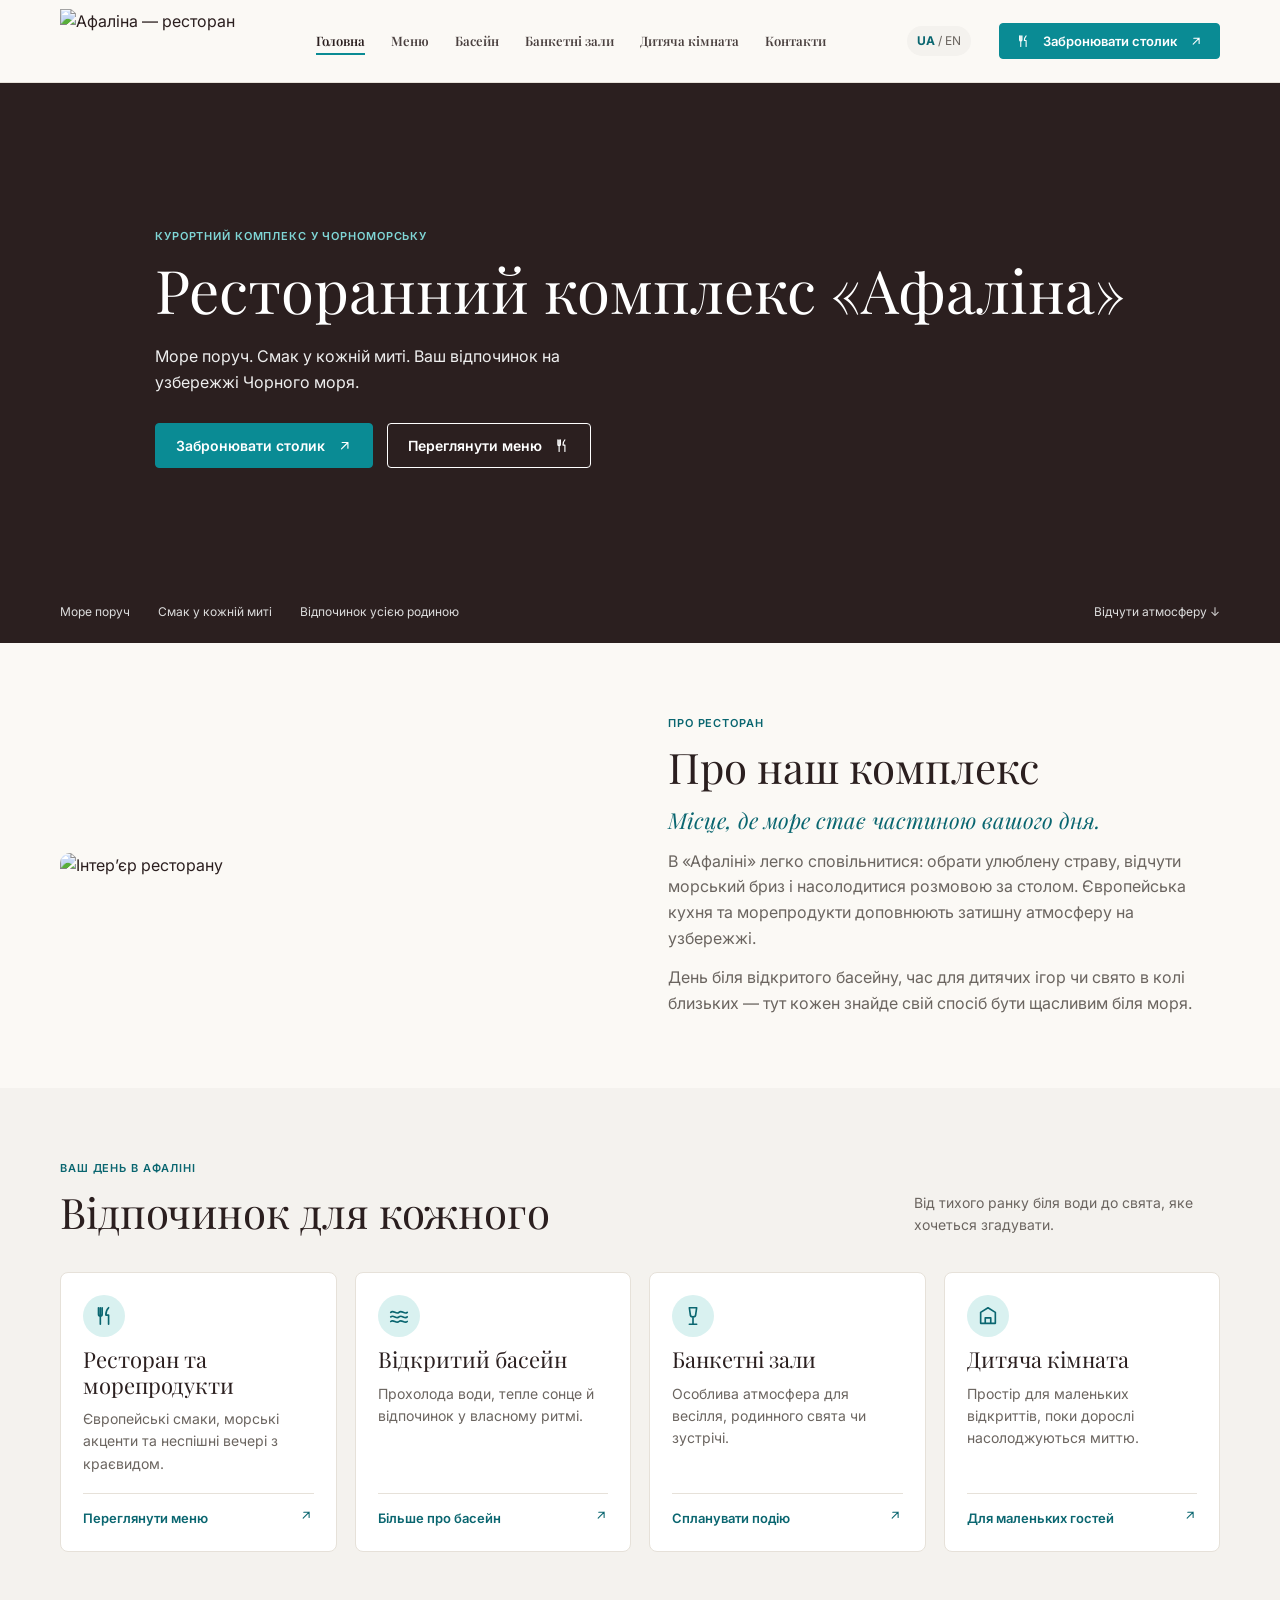
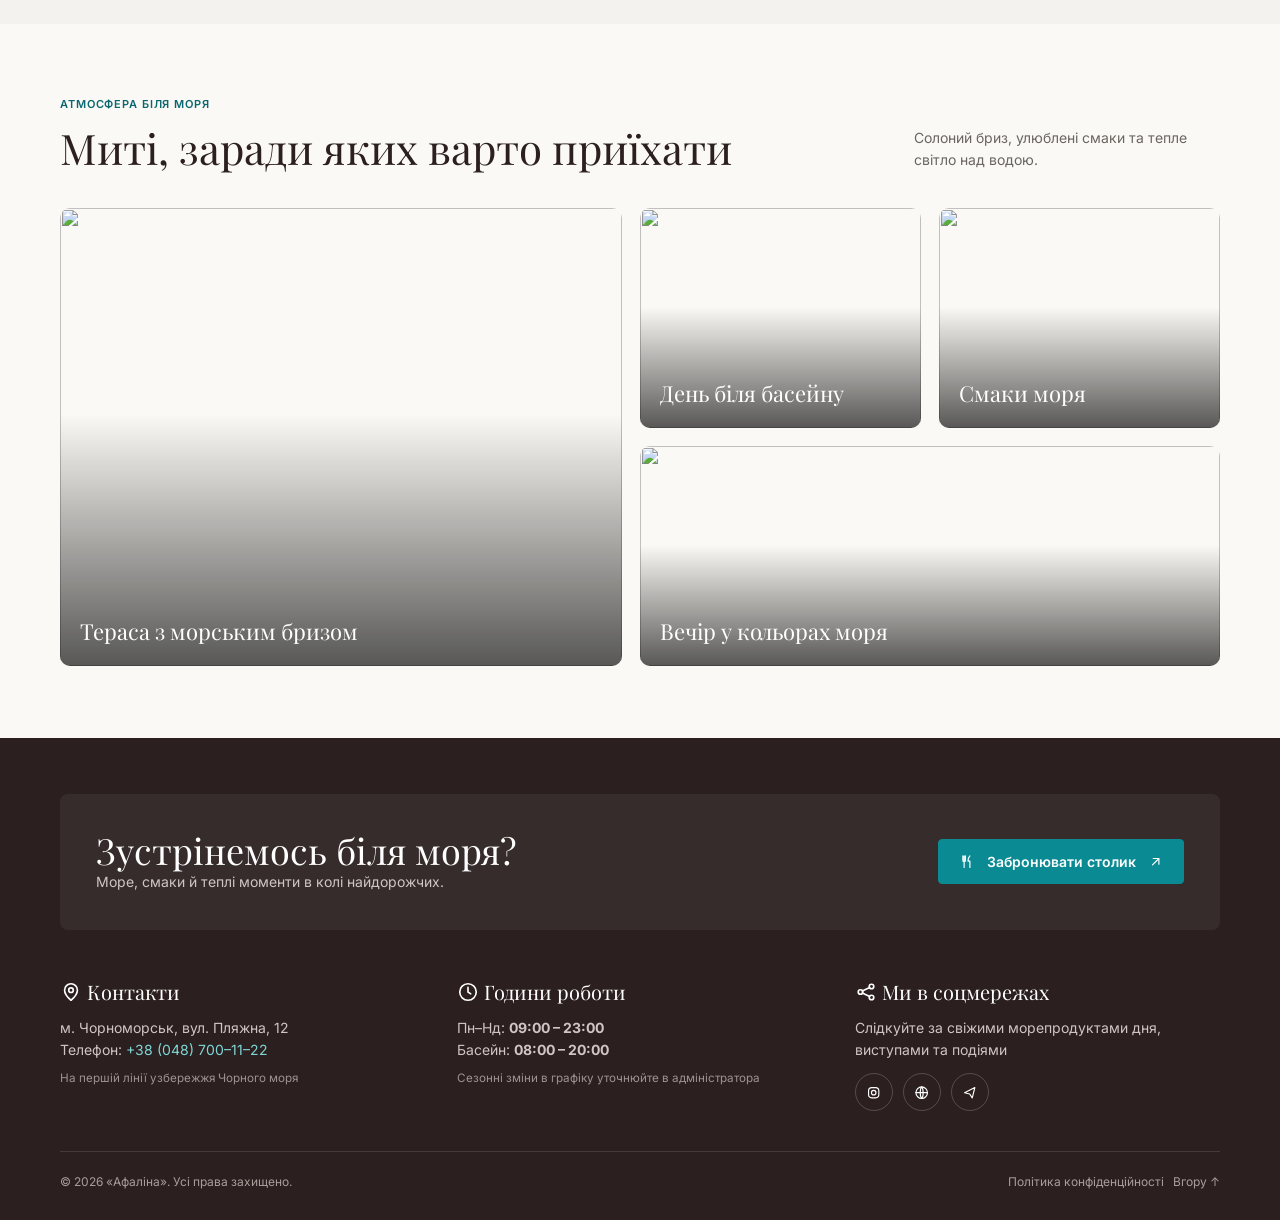
==== index.html @ 41ffeca4 "Add files via upload" ====
<!doctype html>
<html lang="uk">
<head>
  <meta charset="utf-8">
  <meta name="viewport" content="width=device-width,initial-scale=1">
  <title>Ресторанний комплекс — Афаліна</title>
  <link rel="preconnect" href="https://fonts.googleapis.com">
  <link rel="stylesheet" href="https://fonts.googleapis.com/css2?family=Inter:wght@400;500;600;700&family=Noto+Serif:wght@400;600;700&family=Playfair+Display:wght@400;500&display=swap">
  <link rel="stylesheet" href="styles.css">
</head>
<body class="home">
  <header class="hd">
    <div class="wrap">
      <a class="logo" href="index.html">
        <img src="img/logo.png" alt="Афаліна — ресторан">
      </a>
      <nav class="nav" id="nav">
        <a href="index.html" class=on>Головна</a>
        <a href="menu.html">Меню</a>
        <a href="pool.html">Басейн</a>
        <a href="banquets.html">Банкетні зали</a>
        <a href="kids.html">Дитяча кімната</a>
        <a href="contacts.html">Контакти</a>
      </nav>
      <span class="lang"><b>UA</b> / EN</span>
      <a class="btn" href="booking.html">
        <svg class="ic" viewBox="0 0 24 24" aria-hidden="true">
          <path d="M6 3v7a2 2 0 0 0 4 0V3M8 3v18M17 3c-2 2-3 5-3 8h3v10"/>
        </svg> 
        Забронювати столик 
        <svg class="ic" viewBox="0 0 24 24" aria-hidden="true">
          <path d="M7 17 17 7M8 7h9v9"/>
        </svg>
      </a>
      <button class="burger" aria-label="Меню" aria-expanded="false">☰</button>
    </div>
  </header>

  <main>
    <section class="hero">
      <div class="wrap reveal-hero">
        <div class="eyebrow">Курортний комплекс у Чорноморську</div>
        <h1>Ресторанний комплекс «Афаліна»</h1>
        <p>Море поруч. Смак у кожній миті. Ваш відпочинок на узбережжі Чорного моря.</p>
        <div class="acts">
          <a class="btn" href="booking.html">
            Забронювати столик 
            <svg class="ic" viewBox="0 0 24 24" aria-hidden="true">
              <path d="M7 17 17 7M8 7h9v9"/>
            </svg>
          </a>
          <a class="btn ghost" href="menu.html">
            Переглянути меню 
            <svg class="ic" viewBox="0 0 24 24" aria-hidden="true">
              <path d="M6 3v7a2 2 0 0 0 4 0V3M8 3v18M17 3c-2 2-3 5-3 8h3v10"/>
            </svg>
          </a>
        </div>
      </div>
      <div class="hero-bar">
        <div class="wrap">
          <span>Море поруч</span>
          <span>Смак у кожній миті</span>
          <span>Відпочинок усією родиною</span>
          <span>Відчути атмосферу ↓</span>
        </div>
      </div>
    </section>

    <section class="sec">
      <div class="wrap split">
        <div class="photo">
          <img src="img/about.jpg" alt="Інтер’єр ресторану" loading="lazy">
        </div>
        <div>
          <div class="eyebrow">Про ресторан</div>
          <h2>Про наш комплекс</h2>
          <p style="color:var(--teal-d);font:italic 22px var(--serif);margin:14px 0">Місце, де море стає частиною вашого дня.</p>
          <p class="lead">В «Афаліні» легко сповільнитися: обрати улюблену страву, відчути морський бриз і насолодитися розмовою за столом. Європейська кухня та морепродукти доповнюють затишну атмосферу на узбережжі.</p>
          <p class="lead" style="margin-top:14px">День біля відкритого басейну, час для дитячих ігор чи свято в колі близьких — тут кожен знайде свій спосіб бути щасливим біля моря.</p>
        </div>
      </div>
    </section>

    <section class="sec alt">
      <div class="wrap">
        <div class="head">
          <div>
            <div class="eyebrow">Ваш день в Афаліні</div>
            <h2>Відпочинок для кожного</h2>
          </div>
          <p>Від тихого ранку біля води до свята, яке хочеться згадувати.</p>
        </div>
        <div class="grid g4">
          <a class="card" href="menu.html">
            <span class="chip">
              <svg class="ic" viewBox="0 0 24 24" aria-hidden="true">
                <path d="M6 3v7a2 2 0 0 0 4 0V3M8 3v18M17 3c-2 2-3 5-3 8h3v10"/>
              </svg>
            </span>
            <h3>Ресторан та морепродукти</h3>
            <p>Європейські смаки, морські акценти та неспішні вечері з краєвидом.</p>
            <span class="more">
              <span>Переглянути меню</span>
              <svg class="ic" viewBox="0 0 24 24" aria-hidden="true">
                <path d="M7 17 17 7M8 7h9v9"/>
              </svg>
            </span>
          </a>
          <a class="card" href="pool.html">
            <span class="chip">
              <svg class="ic" viewBox="0 0 24 24" aria-hidden="true">
                <path d="M3 8c3-3 6 3 9 0s6 3 9 0M3 13c3-3 6 3 9 0s6 3 9 0M3 18c3-3 6 3 9 0s6 3 9 0"/>
              </svg>
            </span>
            <h3>Відкритий басейн</h3>
            <p>Прохолода води, тепле сонце й відпочинок у власному ритмі.</p>
            <span class="more">
              <span>Більше про басейн</span>
              <svg class="ic" viewBox="0 0 24 24" aria-hidden="true">
                <path d="M7 17 17 7M8 7h9v9"/>
              </svg>
            </span>
          </a>
          <a class="card" href="banquets.html">
            <span class="chip">
              <svg class="ic" viewBox="0 0 24 24" aria-hidden="true">
                <path d="M8 3h8l-1 7a3 3 0 0 1-6 0zM12 13v8M8 21h8"/>
              </svg>
            </span>
            <h3>Банкетні зали</h3>
            <p>Особлива атмосфера для весілля, родинного свята чи зустрічі.</p>
            <span class="more">
              <span>Спланувати подію</span>
              <svg class="ic" viewBox="0 0 24 24" aria-hidden="true">
                <path d="M7 17 17 7M8 7h9v9"/>
              </svg>
            </span>
          </a>
          <a class="card" href="kids.html">
            <span class="chip">
              <svg class="ic" viewBox="0 0 24 24" aria-hidden="true">
                <path d="M4 20V8l8-5 8 5v12zM9 20v-6h6v6"/>
              </svg>
            </span>
            <h3>Дитяча кімната</h3>
            <p>Простір для маленьких відкриттів, поки дорослі насолоджуються миттю.</p>
            <span class="more">
              <span>Для маленьких гостей</span>
              <svg class="ic" viewBox="0 0 24 24" aria-hidden="true">
                <path d="M7 17 17 7M8 7h9v9"/>
              </svg>
            </span>
          </a>
        </div>
      </div>
    </section>

    <section class="sec">
      <div class="wrap">
        <div class="head">
          <div>
            <div class="eyebrow">Атмосфера біля моря</div>
            <h2>Миті, заради яких варто приїхати</h2>
          </div>
          <p>Солоний бриз, улюблені смаки та тепле світло над водою.</p>
        </div>
        <div class="grid gal">
          <a class="tile big" href="menu.html">
            <img src="img/g-terrace.jpg" alt="" loading="lazy">
            <span>Тераса з морським бризом</span>
          </a>
          <a class="tile" href="pool.html">
            <img src="img/g-pool.jpg" alt="" loading="lazy">
            <span>День біля басейну</span>
          </a>
          <a class="tile" href="menu.html">
            <img src="img/g-food.jpg" alt="" loading="lazy">
            <span>Смаки моря</span>
          </a>
          <a class="tile" style="grid-column:span 2" href="booking.html">
            <img src="img/g-sunset.jpg" alt="" loading="lazy">
            <span>Вечір у кольорах моря</span>
          </a>
        </div>
      </div>
    </section>
  </main>

  <footer class="ft">
    <div class="wrap">
      <div class="band">
        <div>
          <h2>Зустрінемось біля моря?</h2>
          <p>Море, смаки й теплі моменти в колі найдорожчих.</p>
        </div>
        <a class="btn" href="booking.html">
          <svg class="ic" viewBox="0 0 24 24" aria-hidden="true">
            <path d="M6 3v7a2 2 0 0 0 4 0V3M8 3v18M17 3c-2 2-3 5-3 8h3v10"/>
          </svg> 
          Забронювати столик 
          <svg class="ic" viewBox="0 0 24 24" aria-hidden="true">
            <path d="M7 17 17 7M8 7h9v9"/>
          </svg>
        </a>
      </div>
      <div class="fcols">
        <div>
          <h4>
            <svg class="ic" viewBox="0 0 24 24" aria-hidden="true">
              <path d="M12 21s7-6 7-11a7 7 0 0 0-14 0c0 5 7 11 7 11z"/>
              <circle cx="12" cy="10" r="2.5"/>
            </svg> 
            Контакти
          </h4>
          м. Чорноморськ, вул. Пляжна, 12<br>
          Телефон: <a href="tel:+380487001122">+38 (048) 700–11–22</a>
          <small>На першій лінії узбережжя Чорного моря</small>
        </div>
        <div>
          <h4>
            <svg class="ic" viewBox="0 0 24 24" aria-hidden="true">
              <circle cx="12" cy="12" r="9"/>
              <path d="M12 7v5l3 2"/>
            </svg> 
            Години роботи
          </h4>
          Пн–Нд: <b>09:00 – 23:00</b><br>
          Басейн: <b>08:00 – 20:00</b>
          <small>Сезонні зміни в графіку уточнюйте в адміністратора</small>
        </div>
        <div>
          <h4>
            <svg class="ic" viewBox="0 0 24 24" aria-hidden="true">
              <circle cx="6" cy="12" r="2.5"/>
              <circle cx="18" cy="6" r="2.5"/>
              <circle cx="18" cy="18" r="2.5"/>
              <path d="m8 11 8-4M8 13l8 4"/>
            </svg> 
            Ми в соцмережах
          </h4>
          Слідкуйте за свіжими морепродуктами дня, виступами та подіями
          <div class="soc">
            <a href="#" aria-label="Instagram">
              <svg class="ic" viewBox="0 0 24 24" aria-hidden="true">
                <rect x="4" y="4" width="16" height="16" rx="5"/>
                <circle cx="12" cy="12" r="3.5"/>
              </svg>
            </a>
            <a href="#" aria-label="Сайт">
              <svg class="ic" viewBox="0 0 24 24" aria-hidden="true">
                <circle cx="12" cy="12" r="9"/>
                <path d="M3 12h18M12 3c3 3 3 15 0 18M12 3c-3 3-3 15 0 18"/>
              </svg>
            </a>
            <a href="#" aria-label="Telegram">
              <svg class="ic" viewBox="0 0 24 24" aria-hidden="true">
                <path d="M4 12 20 4l-4 16-4-6z"/>
              </svg>
            </a>
          </div>
        </div>
      </div>
      <div class="fb">
        <span>© 2026 «Афаліна». Усі права захищено.</span>
        <span>Політика конфіденційності &nbsp; <a href="#nav">Вгору ↑</a></span>
      </div>
    </div>
  </footer>
  <script src="main.js"></script>
</body>
</html>
---- styles.css ----
:root{--teal:#0a8b94;--teal-d:#0a6670;--ink:#2b1f1f;--bg:#fbf9f5;--panel:#f4f2ee;--line:#e6e1d9;--muted:#6b6560;--mint:#d9f1f0;--rose:#f8dde3;--serif:'Noto Serif',Georgia,serif;--sans:'Inter',system-ui,sans-serif}
.home{--serif:'Playfair Display',Georgia,serif}
*{box-sizing:border-box;margin:0}
html{scroll-behavior:smooth}
body{font:16px/1.6 var(--sans);color:var(--ink);background:var(--bg)}
img{max-width:100%;display:block;height:auto} .photo img,.tile img,.dish img,.hall img,.zone img{display:block;width:100%;object-fit:cover}a{color:inherit;text-decoration:none}
h1,h2,h3{font-family:var(--serif);font-weight:400;line-height:1.15}
h1{font-size:clamp(34px,5vw,60px)}h2{font-size:clamp(28px,3.6vw,42px)}h3{font-size:22px}
.wrap{max-width:1200px;margin:0 auto;padding:0 20px}
.sec{padding:72px 0}.alt{background:var(--panel)}
.eyebrow{font-size:11px;letter-spacing:.08em;text-transform:uppercase;color:var(--teal-d);font-weight:600;margin-bottom:10px}
.lead{color:var(--muted);max-width:60ch}
.ic{width:1.1em;height:1.1em;fill:none;stroke:currentColor;stroke-width:1.8;stroke-linecap:round;stroke-linejoin:round;vertical-align:-.18em}
.btn{display:inline-flex;align-items:center;justify-content:space-between;gap:12px;background:var(--teal);color:#fff;border:1px solid var(--teal);padding:13px 20px;font:600 14px var(--sans);border-radius:4px;cursor:pointer;transition:.2s}
.btn:hover{background:var(--teal-d)}
.btn.ghost{background:transparent;border-color:currentColor}.btn.ghost:hover{background:rgba(255,255,255,.12)}
.btn.out{background:#fff;color:var(--teal-d);border-color:var(--teal)}.btn.out:hover{background:var(--mint)}
:focus-visible{outline:2px solid var(--teal);outline-offset:2px}
/* header */
.hd{position:sticky;top:0;z-index:20;background:var(--bg);border-bottom:1px solid var(--line)}
.hd .wrap{display:flex;align-items:center;gap:28px;height:82px}
.logo{display:flex;align-items:center;flex:0 0 auto}.logo img{height:64px;width:auto;max-width:190px;object-fit:contain}
.nav{display:flex;gap:26px;margin:0 auto;font:600 13px var(--serif)}
.nav a{color:#4a403f;padding:4px 0;border-bottom:2px solid transparent}.nav a.on,.nav a:hover{border-color:var(--teal);color:var(--ink)}
.lang{font-size:12px;color:var(--muted);background:var(--panel);padding:5px 10px;border-radius:999px}.lang b{color:var(--teal-d)}
.hd .btn{padding:9px 16px;font-size:13px}
.burger{display:none;background:none;border:0;color:var(--teal-d);font-size:26px;margin-left:auto;cursor:pointer}
/* hero */
.hero{position:relative;color:#fff;min-height:560px;display:flex;align-items:center;background:#2b1f1f url(img/hero.jpg) right center/cover no-repeat}
.hero:before {
    content: "";
    position: absolute;
    inset: 0;
    background: linear-gradient(
        90deg,
        rgba(43, 31, 31, 0.60) 0%,
        rgba(43, 31, 31, 0.38) 55%,
        rgba(43, 31, 31, 0.12) 100%
    );
}

.hero .wrap{position:relative;padding-top:60px;padding-bottom:90px}
.hero .eyebrow{color:#7fd6d6}.hero p{max-width:46ch;margin:20px 0 28px;color:#eee}
.hero .acts{display:flex;gap:14px;flex-wrap:wrap}
.hero-bar{position:absolute;left:0;right:0;bottom:22px;font-size:12px;color:#ddd}.hero-bar .wrap{display:flex;gap:28px;padding:0 20px;min-height:0}
.hero-bar span:last-child{margin-left:auto}
.page-hero{padding:64px 0;background:var(--panel)}.page-hero.dark{background:linear-gradient(120deg,#2b1f1f,#1f2a30);color:#fff}
.page-hero.dark .eyebrow{color:#7fd6d6}.page-hero.dark .lead{color:#d6d0ca}.page-hero p{margin-top:16px}
.split{display:grid;grid-template-columns:1fr 1fr;gap:56px;align-items:center}
.photo{border-radius:10px;overflow:hidden;box-shadow:0 18px 40px -20px rgba(0,0,0,.4)}.photo img{width:100%;height:100%;object-fit:cover}
.head{display:flex;justify-content:space-between;align-items:end;gap:32px;margin-bottom:36px}.head p{max-width:34ch;color:var(--muted);font-size:14px}
/* cards */
.grid{display:grid;gap:18px}.g4{grid-template-columns:repeat(4,1fr)}.g3{grid-template-columns:repeat(3,1fr)}.g2{grid-template-columns:repeat(2,1fr)}
.card{background:#fff;border:1px solid var(--line);border-radius:8px;padding:22px;display:flex;flex-direction:column;gap:10px}
.card p{font-size:14px;color:var(--muted);flex:1}
.card .more{border-top:1px solid var(--line);padding-top:14px;margin-top:8px;display:flex;justify-content:space-between;font-size:13px;font-weight:600;color:var(--teal-d)}
.chip{width:42px;height:42px;border-radius:50%;background:var(--mint);color:var(--teal-d);display:grid;place-items:center;font-size:20px}
.tag{display:inline-block;font-size:11px;font-weight:600;padding:4px 10px;border-radius:4px;background:#fff;color:var(--ink)}.tag.t{background:var(--teal);color:#fff}.tag.r{background:var(--rose);color:#9b3a54}
.pill{display:inline-block;font-size:12px;padding:5px 12px;border-radius:999px;background:var(--panel);color:#4a403f}
.tile{position:relative;border-radius:10px;overflow:hidden;min-height:220px;display:flex;align-items:flex-end;color:#fff}
.tile img{position:absolute;inset:0;width:100%;height:100%;object-fit:cover}
.tile:after{content:"";position:absolute;inset:0;background:linear-gradient(transparent 45%,rgba(0,0,0,.65))}
.tile span{position:relative;z-index:1;padding:20px;font:400 22px var(--serif)}
.gal{grid-template-columns:2fr 1fr 1fr}.gal .big{grid-row:span 2}
/* menu */
.tabs{display:flex;gap:10px;overflow-x:auto;padding:14px 0}.tabs button{flex:none;border:0;background:var(--panel);font:600 13px var(--serif);padding:10px 20px;border-radius:999px;cursor:pointer}
.tabs button.on{background:var(--teal);color:#fff}
.dish{background:#fff;border-radius:8px;overflow:hidden;box-shadow:0 1px 3px rgba(0,0,0,.08);display:flex;flex-direction:column}
.dish img{height:170px;width:100%;object-fit:cover}.dish div{padding:18px;display:flex;flex-direction:column;gap:8px;flex:1}
.dish p{font-size:13px;color:var(--muted);flex:1}.dish .row{display:flex;justify-content:space-between;align-items:end;padding:0}
.price{font:700 22px var(--serif);color:var(--teal-d)}.price small{display:block;font:600 10px var(--sans);color:var(--muted);letter-spacing:.08em}
.dark-sec{background:var(--ink);color:#fff}.dark-sec .lead{color:#cfc6c3}
.note{display:flex;gap:18px;align-items:center;background:var(--panel);padding:24px;border-radius:8px}.note>div{flex:1}
.glass{background:rgba(255,255,255,.07);border-radius:8px;padding:16px 18px;margin-bottom:14px;font-size:14px}
/* lists */
.checks{list-style:none;padding:0;display:grid;gap:10px;margin:18px 0;font-size:14px}.checks li:before{content:"✓";color:var(--teal);font-weight:700;margin-right:10px}
.stats{display:flex;gap:40px;margin-top:28px;padding-top:20px;border-top:1px solid var(--line)}.stats b{display:block;font:400 22px var(--serif);color:var(--teal-d)}.stats small{font-size:10px;letter-spacing:.08em;text-transform:uppercase;color:var(--muted)}
.price-card{background:#fff;color:var(--ink);border-radius:10px;padding:28px}.price-card .big{font:400 44px var(--serif);color:var(--teal-d)}
.slot{display:grid;grid-template-columns:auto 1fr;gap:16px;background:var(--panel);padding:16px;border-radius:8px;margin-bottom:12px;align-items:start}.slot b{background:var(--teal-d);color:#fff;font-size:12px;padding:4px 10px;border-radius:4px;white-space:nowrap}.slot p{font-size:13px;color:var(--muted)}
.hall{background:#fff;border-radius:10px;overflow:hidden;box-shadow:0 1px 3px rgba(0,0,0,.08)}.hall img{height:230px;width:100%;object-fit:cover}.hall .in{padding:24px}.hall .foot{display:flex;justify-content:space-between;align-items:center;background:var(--panel);padding:16px 24px;font-size:13px;color:var(--teal-d);font-weight:700}
.hall .tags{display:flex;gap:8px;padding:14px 24px 0}
.cta-box{background:#fff;border-radius:8px;text-align:center;padding:40px 20px;max-width:640px;margin:0 auto;display:grid;gap:12px;justify-items:center}
/* forms */
.f{display:grid;gap:6px;font-size:13px;font-weight:600}.f span{color:var(--ink)}
input,select,textarea{font:400 14px var(--sans);padding:13px 14px;border:1px solid transparent;border-radius:6px;background:var(--panel);width:100%;color:var(--ink)}
textarea{min-height:110px;resize:vertical}input:focus,select:focus,textarea:focus{outline:2px solid var(--teal);background:#fff}
.panel{background:#fff;border-radius:10px;box-shadow:0 8px 30px -18px rgba(0,0,0,.4);padding:28px}
.form-grid{display:grid;grid-template-columns:1fr 1fr;gap:18px}.span2{grid-column:1/-1}
.step{display:flex;align-items:center;gap:12px;margin-bottom:22px;font:400 20px var(--serif)}.step i{font:600 13px var(--sans);font-style:normal;background:var(--teal-d);color:#fff;width:28px;height:28px;border-radius:50%;display:grid;place-items:center}
.times{display:grid;grid-template-columns:repeat(5,1fr);gap:10px}.times button,.qa button{background:var(--panel);border:0;border-radius:6px;padding:12px;font:600 14px var(--sans);cursor:pointer}.times button.on{background:var(--teal-d);color:#fff}
.stepper{display:flex;align-items:center;background:var(--panel);border-radius:6px;padding:5px}.stepper b{flex:1;text-align:center;font:600 18px var(--sans)}.stepper button{width:40px;height:40px;border:0;border-radius:6px;background:#fff;font-size:20px;cursor:pointer}
.zones{display:grid;grid-template-columns:repeat(3,1fr);gap:14px}.zone{background:var(--panel);border:2px solid transparent;border-radius:8px;overflow:hidden;cursor:pointer;text-align:left;padding:0;font:inherit}.zone.on{border-color:var(--teal);background:#fff}.zone img{height:110px;width:100%;object-fit:cover}.zone div{padding:14px;font-size:13px;color:var(--muted)}.zone h3{font-size:18px;color:var(--ink);margin-bottom:4px}
.book{display:grid;grid-template-columns:1fr 340px;gap:28px;align-items:start}.book .side{position:sticky;top:90px}
.sum{background:var(--ink);color:#fff;padding:22px;border-radius:10px 10px 0 0}.sumb{background:#fff;padding:20px;border-radius:0 0 10px 10px;display:grid;gap:14px;font-size:14px}.sumb p{display:flex;justify-content:space-between}
.contacts{display:grid;grid-template-columns:400px 1fr;gap:28px;align-items:start}
.info{background:var(--panel);padding:16px;border-radius:8px;margin-top:12px;font-size:14px}.info small{display:block;font-size:10px;letter-spacing:.08em;text-transform:uppercase;color:var(--muted)}
.map{height:380px;border-radius:12px;overflow:hidden;box-shadow:0 18px 40px -20px rgba(0,0,0,.4)}.map iframe{border:0;width:100%;height:100%}
/* footer */
.ft{background:var(--ink);color:#fff;padding:56px 0 28px}
.band{display:flex;justify-content:space-between;align-items:center;gap:24px;background:rgba(255,255,255,.06);padding:36px;border-radius:8px;margin-bottom:48px}.band h2{font-size:clamp(26px,3vw,36px)}.band p{color:#cfc6c3;font-size:14px}
.fcols{display:grid;grid-template-columns:repeat(3,1fr);gap:32px;font-size:14px;color:#cfc6c3}.fcols h4{font:400 20px var(--serif);color:#fff;margin-bottom:12px}.fcols a{color:#7fd6d6}.fcols small{display:block;margin-top:8px;opacity:.7}
.soc{display:flex;gap:10px;margin-top:12px}.soc a{width:38px;height:38px;border:1px solid rgba(255,255,255,.2);border-radius:50%;display:grid;place-items:center;color:#fff}
.fb{display:flex;justify-content:space-between;margin-top:40px;padding-top:20px;border-top:1px solid rgba(255,255,255,.12);font-size:12px;color:#a89f9b}
.reveal-hero{animation:in .7s ease both}@keyframes in{from{opacity:0;transform:translateY(14px)}}
@media(prefers-reduced-motion:reduce){*{animation:none!important;transition:none!important;scroll-behavior:auto}}
@media(max-width:980px){.g4{grid-template-columns:repeat(2,1fr)}.split,.contacts,.book{grid-template-columns:1fr}.book .side{position:static}.gal{grid-template-columns:1fr 1fr}.gal .big{grid-column:1/-1;grid-row:auto}.fcols{grid-template-columns:1fr}.g3{grid-template-columns:1fr 1fr}}
@media(max-width:760px){
.sec{padding:48px 0}.logo img{height:56px;max-width:170px}.burger{display:block}.hd .btn,.lang{display:none}
.nav{display:none;position:absolute;top:82px;left:0;right:0;background:var(--bg);flex-direction:column;gap:0;padding:8px 20px 16px;border-bottom:1px solid var(--line)}.nav.open{display:flex}.nav a{padding:12px 0}
.hero{min-height:620px;background-position:60% center}.hero:before{background:linear-gradient(180deg,rgba(43,31,31,.55),rgba(43,31,31,.85))}
.hero .acts,.head,.band,.note,.fb{flex-direction:column;align-items:stretch}.hero-bar{display:none}.btn{width:100%}
.g4,.g3,.g2,.gal,.form-grid,.zones{grid-template-columns:1fr}.times{grid-template-columns:repeat(3,1fr)}.stats{gap:20px;flex-wrap:wrap}.tile{min-height:200px;grid-column:auto!important}.head{gap:12px}}

/* Анімація звичайних фотографій */
main img {
    transition: transform 0.6s ease;
    transform-origin: center;
}

main img:hover {
    transform: scale(1.10);
}
/* Анімація фотографій галереї */
.gal .tile {
    overflow: hidden;
}

.gal .tile img {
    display: block;
    width: 100%;
    transition: transform 0.6s ease;
    transform-origin: center;
}

.gal .tile:hover img {
    transform: scale(1.10);
}
/* Анімація інформаційних блоків */
.card {
    transition: transform 0.5s ease, box-shadow 0.5s ease;
}

.card:hover {
    transform: translateY(-8px) scale(1.03);
    box-shadow: 0 10px 25px rgba(0, 0, 0, 0.15);
}

/* Віджет погоди */
.weather-widget {
    margin-top: 25px;
    padding: 25px;
    background: #f0f8f6;
    border-radius: 16px;
    border: 1px solid #94d2bd;
}

.weather-widget h3 {
    color: #005f73;
    margin-bottom: 15px;
}

#weatherInfo {
    color: #2d1c21;
    line-height: 1.7;
}

.weather-temperature {
    font-size: 26px;
    font-weight: 700;
    color: #0a9396;
    margin: 10px 0;
}
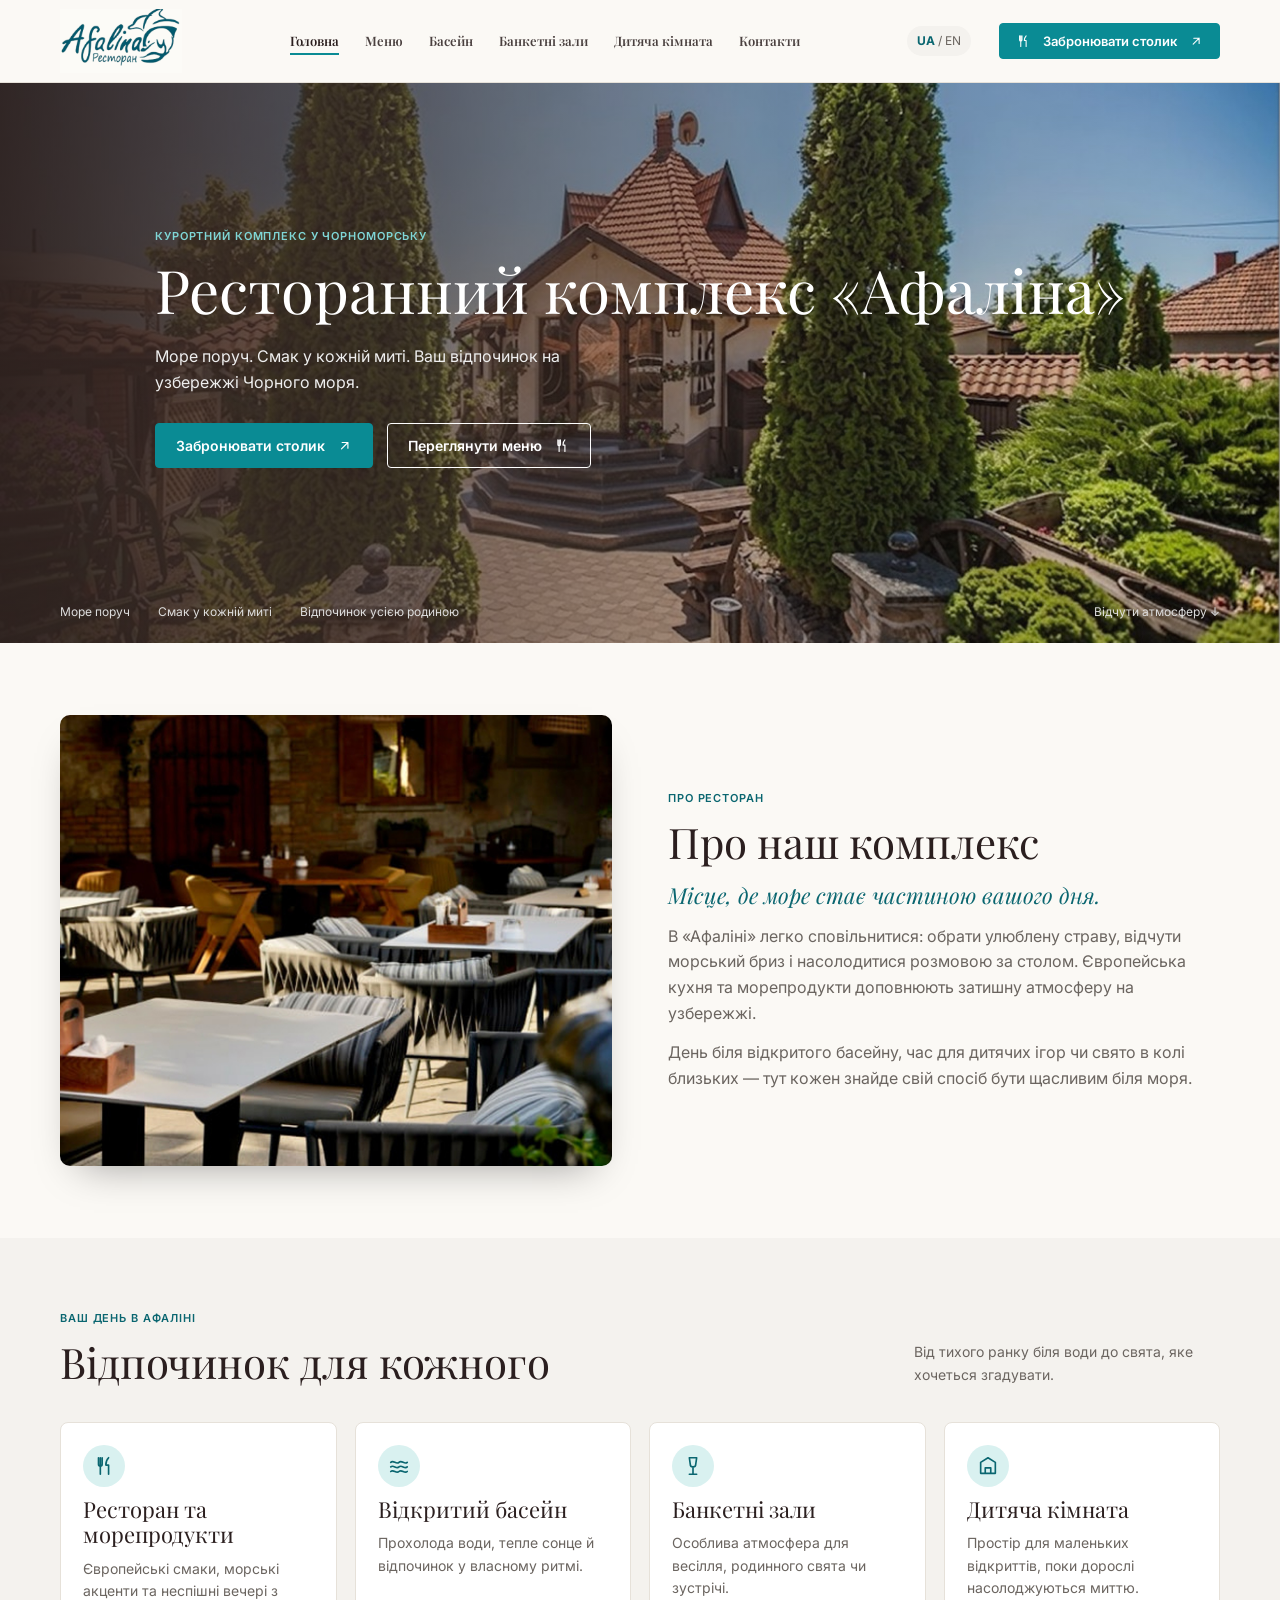
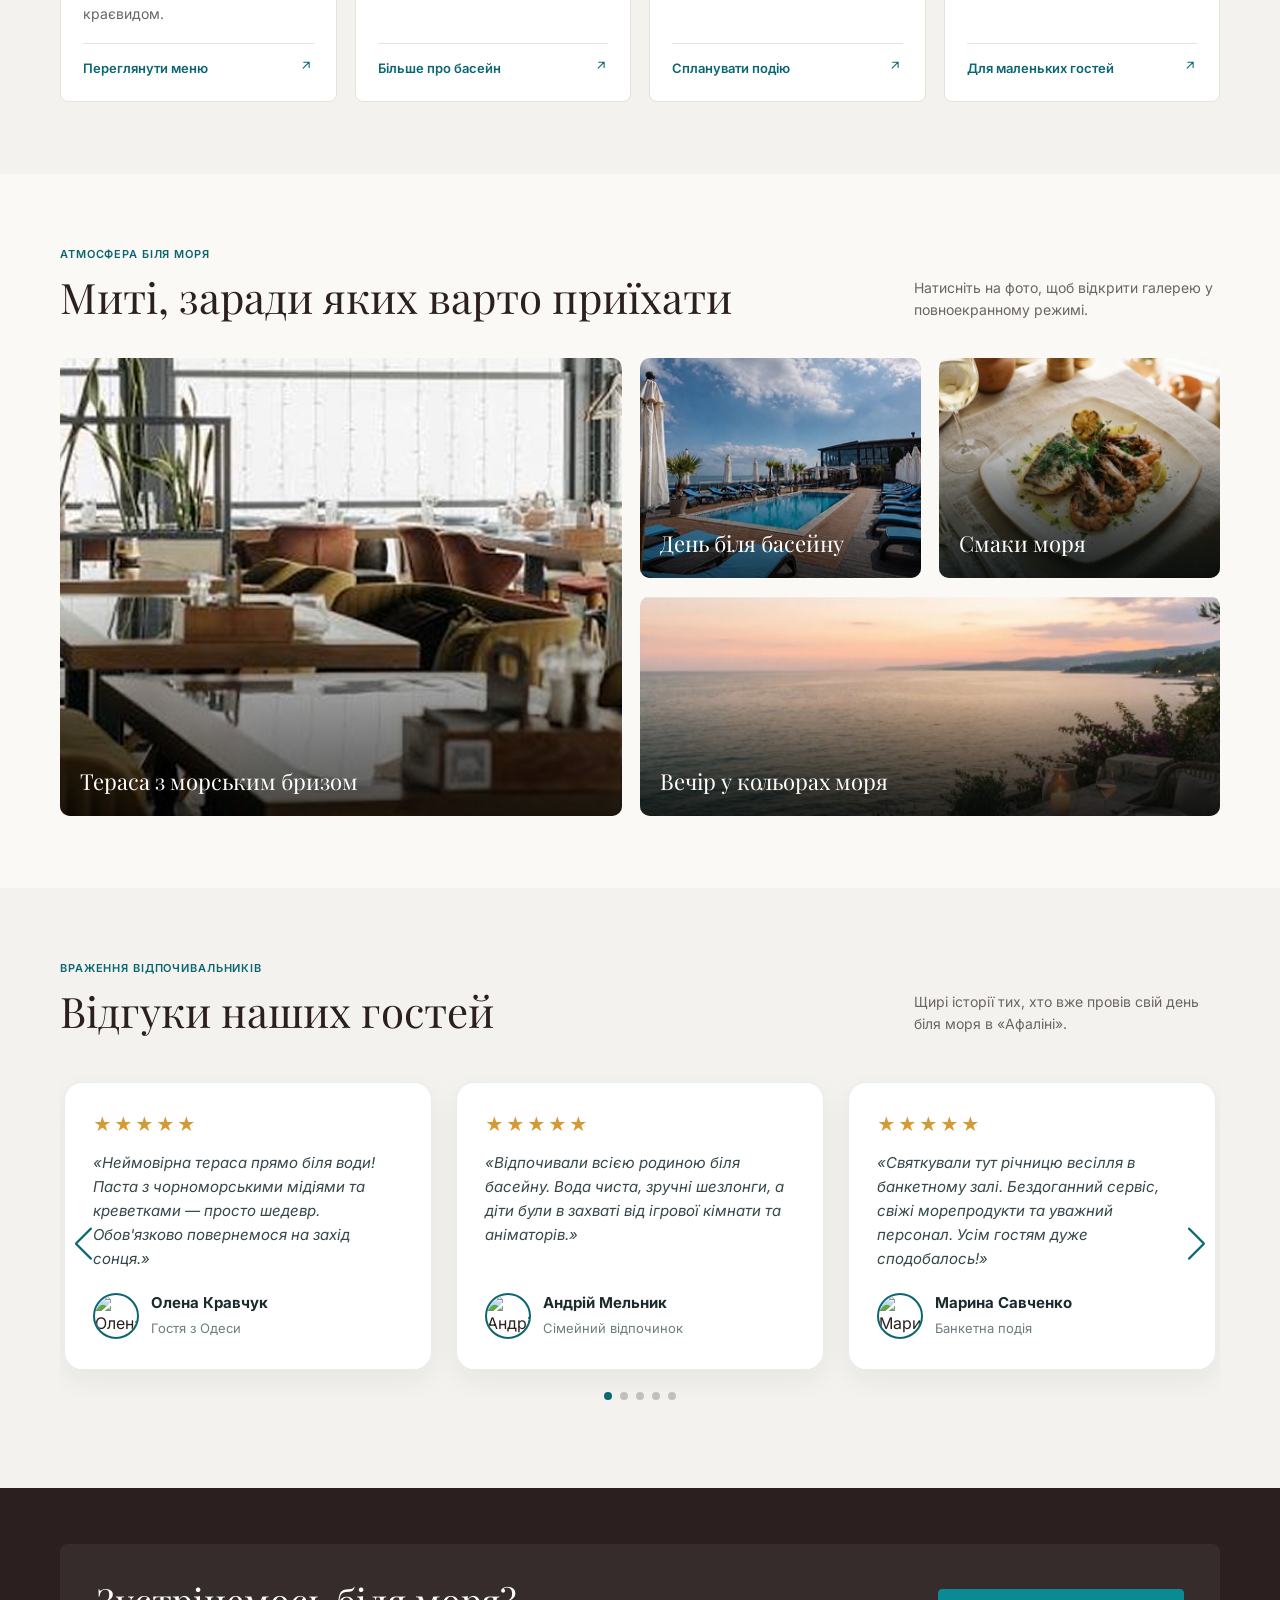
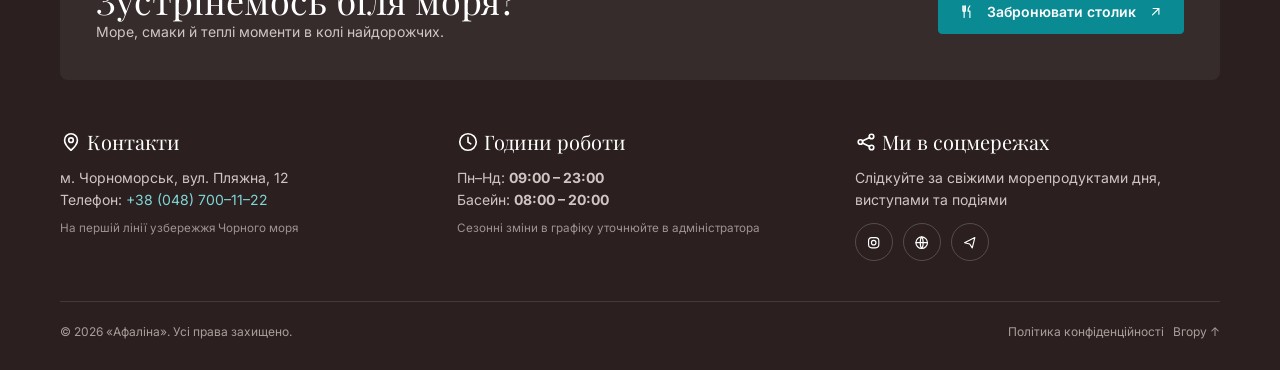
==== commit 359e012c: "feat: add Swiper, Fancybox and Typed" ====
--- a/index.html
+++ b/index.html
@@ -6,7 +6,35 @@
   <title>Ресторанний комплекс — Афаліна</title>
   <link rel="preconnect" href="https://fonts.googleapis.com">
   <link rel="stylesheet" href="https://fonts.googleapis.com/css2?family=Inter:wght@400;500;600;700&family=Noto+Serif:wght@400;600;700&family=Playfair+Display:wght@400;500&display=swap">
+  <!-- CDN стилі Swiper.js v11 та Fancybox v5 -->
+  <link rel="stylesheet" href="https://cdn.jsdelivr.net/npm/swiper@11/swiper-bundle.min.css" />
+  <link rel="stylesheet" href="https://cdn.jsdelivr.net/npm/@fancyapps/ui@5.0/dist/fancybox/fancybox.css" />
   <link rel="stylesheet" href="styles.css">
+  <style>
+    /* Акуратна стилізація секції відгуків Swiper під дизайн «Афаліни» */
+    .reviews-swiper { padding: 10px 4px 46px; }
+    .review-card {
+      background: #fff;
+      border-radius: 18px;
+      padding: 28px;
+      height: auto;
+      display: flex;
+      flex-direction: column;
+      justify-content: space-between;
+      box-shadow: 0 10px 28px rgba(16, 42, 44, 0.06);
+      border: 1px solid rgba(20, 78, 82, 0.1);
+    }
+    .review-stars { color: #d49b35; font-size: 18px; letter-spacing: 2px; margin-bottom: 12px; }
+    .review-text { font-size: 15px; line-height: 1.6; color: #364748; font-style: italic; margin-bottom: 20px; }
+    .review-author { display: flex; align-items: center; gap: 12px; }
+    .review-author img { width: 46px; height: 46px; border-radius: 50%; object-fit: cover; border: 2px solid var(--teal-d, #144e52); }
+    .review-author strong { display: block; font-size: 15px; color: #1b2a2b; }
+    .review-author span { font-size: 13px; color: #6c7d7e; }
+    .reviews-swiper .swiper-button-next,
+    .reviews-swiper .swiper-button-prev { color: var(--teal-d, #144e52); transform: scale(0.75); }
+    .reviews-swiper .swiper-pagination-bullet-active { background: var(--teal-d, #144e52); }
+    .gal .tile { cursor: zoom-in; }
+  </style>
 </head>
 <body class="home">
   <header class="hd">
@@ -15,7 +43,7 @@
         <img src="img/logo.png" alt="Афаліна — ресторан">
       </a>
       <nav class="nav" id="nav">
-        <a href="index.html" class=on>Головна</a>
+        <a href="index.html" class="on">Головна</a>
         <a href="menu.html">Меню</a>
         <a href="pool.html">Басейн</a>
         <a href="banquets.html">Банкетні зали</a>
@@ -41,7 +69,8 @@
       <div class="wrap reveal-hero">
         <div class="eyebrow">Курортний комплекс у Чорноморську</div>
         <h1>Ресторанний комплекс «Афаліна»</h1>
-        <p>Море поруч. Смак у кожній миті. Ваш відпочинок на узбережжі Чорного моря.</p>
+        <!-- Typed.js анімований підзаголовок -->
+        <p><span id="typed-slogan">Море поруч. Смак у кожній миті. Ваш відпочинок на узбережжі Чорного моря.</span></p>
         <div class="acts">
           <a class="btn" href="booking.html">
             Забронювати столик 
@@ -156,6 +185,7 @@
       </div>
     </section>
 
+    <!-- ГАЛЕРЕЯ FANCYBOX v5 (об'єднана в єдиний альбом data-fancybox="afalina-gallery") -->
     <section class="sec">
       <div class="wrap">
         <div class="head">
@@ -163,25 +193,101 @@
             <div class="eyebrow">Атмосфера біля моря</div>
             <h2>Миті, заради яких варто приїхати</h2>
           </div>
-          <p>Солоний бриз, улюблені смаки та тепле світло над водою.</p>
+          <p>Натисніть на фото, щоб відкрити галерею у повноекранному режимі.</p>
         </div>
         <div class="grid gal">
-          <a class="tile big" href="menu.html">
-            <img src="img/g-terrace.jpg" alt="" loading="lazy">
+          <a class="tile big" href="img/g-terrace.jpg" data-fancybox="afalina-gallery" data-caption="Тераса з морським бризом — панорамний вид на Чорне море">
+            <img src="img/g-terrace.jpg" alt="Тераса з морським бризом" loading="lazy">
             <span>Тераса з морським бризом</span>
           </a>
-          <a class="tile" href="pool.html">
-            <img src="img/g-pool.jpg" alt="" loading="lazy">
+          <a class="tile" href="img/g-pool.jpg" data-fancybox="afalina-gallery" data-caption="День біля відкритого басейну з підігрівом">
+            <img src="img/g-pool.jpg" alt="День біля басейну" loading="lazy">
             <span>День біля басейну</span>
           </a>
-          <a class="tile" href="menu.html">
-            <img src="img/g-food.jpg" alt="" loading="lazy">
+          <a class="tile" href="img/g-food.jpg" data-fancybox="afalina-gallery" data-caption="Свіжі чорноморські морепродукти та європейська кухня">
+            <img src="img/g-food.jpg" alt="Смаки моря" loading="lazy">
             <span>Смаки моря</span>
           </a>
-          <a class="tile" style="grid-column:span 2" href="booking.html">
-            <img src="img/g-sunset.jpg" alt="" loading="lazy">
+          <a class="tile" style="grid-column:span 2" href="img/g-sunset.jpg" data-fancybox="afalina-gallery" data-caption="Вечірня атмосфера та захід сонця на узбережжі">
+            <img src="img/g-sunset.jpg" alt="Вечір у кольорах моря" loading="lazy">
             <span>Вечір у кольорах моря</span>
           </a>
+        </div>
+      </div>
+    </section>
+
+    <!-- СЕКЦІЯ ВІДГУКІВ SWIPER.JS v11 (5 слайдів, адаптивність, autoplay, пагінація та стрілки) -->
+    <section class="sec alt">
+      <div class="wrap">
+        <div class="head">
+          <div>
+            <div class="eyebrow">Враження відпочивальників</div>
+            <h2>Відгуки наших гостей</h2>
+          </div>
+          <p>Щирі історії тих, хто вже провів свій день біля моря в «Афаліні».</p>
+        </div>
+
+        <div class="swiper reviews-swiper">
+          <div class="swiper-wrapper">
+            <div class="swiper-slide review-card">
+              <div>
+                <div class="review-stars">★★★★★</div>
+                <p class="review-text">«Неймовірна тераса прямо біля води! Паста з чорноморськими мідіями та креветками — просто шедевр. Обов'язково повернемося на захід сонця.»</p>
+              </div>
+              <div class="review-author">
+                <img src="https://images.unsplash.com/photo-1534528741775-53994a69daeb?w=150" alt="Олена Кравчук" loading="lazy">
+                <div><strong>Олена Кравчук</strong><span>Гостя з Одеси</span></div>
+              </div>
+            </div>
+
+            <div class="swiper-slide review-card">
+              <div>
+                <div class="review-stars">★★★★★</div>
+                <p class="review-text">«Відпочивали всією родиною біля басейну. Вода чиста, зручні шезлонги, а діти були в захваті від ігрової кімнати та аніматорів.»</p>
+              </div>
+              <div class="review-author">
+                <img src="https://images.unsplash.com/photo-1507003211169-0a1dd7228f2d?w=150" alt="Андрій Мельник" loading="lazy">
+                <div><strong>Андрій Мельник</strong><span>Сімейний відпочинок</span></div>
+              </div>
+            </div>
+
+            <div class="swiper-slide review-card">
+              <div>
+                <div class="review-stars">★★★★★</div>
+                <p class="review-text">«Святкували тут річницю весілля в банкетному залі. Бездоганний сервіс, свіжі морепродукти та уважний персонал. Усім гостям дуже сподобалось!»</p>
+              </div>
+              <div class="review-author">
+                <img src="https://images.unsplash.com/photo-1494790108377-be9c29b29330?w=150" alt="Марина Савченко" loading="lazy">
+                <div><strong>Марина Савченко</strong><span>Банкетна подія</span></div>
+              </div>
+            </div>
+
+            <div class="swiper-slide review-card">
+              <div>
+                <div class="review-stars">★★★★★</div>
+                <p class="review-text">«Найкраще місце у Чорноморську для спокійного сніданку з видом на море. Швидке бронювання через сайт і приємна музика ввечері.»</p>
+              </div>
+              <div class="review-author">
+                <img src="https://images.unsplash.com/photo-1500648767791-00dcc994a43e?w=150" alt="Дмитро Бондаренко" loading="lazy">
+                <div><strong>Дмитро Бондаренко</strong><span>Постійний гість</span></div>
+              </div>
+            </div>
+
+            <div class="swiper-slide review-card">
+              <div>
+                <div class="review-stars">★★★★★</div>
+                <p class="review-text">«Дуже сподобалось бунгало біля басейну та авторські коктейлі з барної карти. Відчуття, ніби побувала на європейському курорті!»</p>
+              </div>
+              <div class="review-author">
+                <img src="https://images.unsplash.com/photo-1438761681033-6461ffad8d80?w=150" alt="Ірина Ткаченко" loading="lazy">
+                <div><strong>Ірина Ткаченко</strong><span>Вікенд біля басейну</span></div>
+              </div>
+            </div>
+          </div>
+
+          <div class="swiper-pagination"></div>
+          <div class="swiper-button-prev"></div>
+          <div class="swiper-button-next"></div>
         </div>
       </div>
     </section>
@@ -267,6 +373,11 @@
       </div>
     </div>
   </footer>
+
+  <!-- Підключення Vanilla JS бібліотек через CDN -->
+  <script src="https://cdn.jsdelivr.net/npm/swiper@11/swiper-bundle.min.js"></script>
+  <script src="https://cdn.jsdelivr.net/npm/@fancyapps/ui@5.0/dist/fancybox/fancybox.umd.js"></script>
+  <script src="https://cdn.jsdelivr.net/npm/typed.js@2.0.12"></script>
   <script src="main.js"></script>
 </body>
 </html>
--- a/styles.css
+++ b/styles.css
@@ -169,4 +169,13 @@
     font-weight: 700;
     color: #0a9396;
     margin: 10px 0;
-}+}
+/* ===== Валідація форм: додати в КІНЕЦЬ styles.css ===== */
+.err{display:block;margin-top:4px;font-size:12px;line-height:1.3;color:#b3261e}
+input.invalid,select.invalid,textarea.invalid{border-color:#b3261e!important;background:#fdf1f0}
+input.invalid:focus,select.invalid:focus,textarea.invalid:focus{outline-color:#b3261e}
+.hp{position:absolute;left:-9999px;width:1px;height:1px;opacity:0;pointer-events:none}
+.form-status{margin:16px 0 0;padding:12px 14px;border-radius:10px;font-size:14px;line-height:1.4}
+.form-status.ok{background:#e6f6ee;color:#146c43}
+.form-status.bad{background:#fdf1f0;color:#b3261e}
+button[disabled]{opacity:.6;cursor:wait}
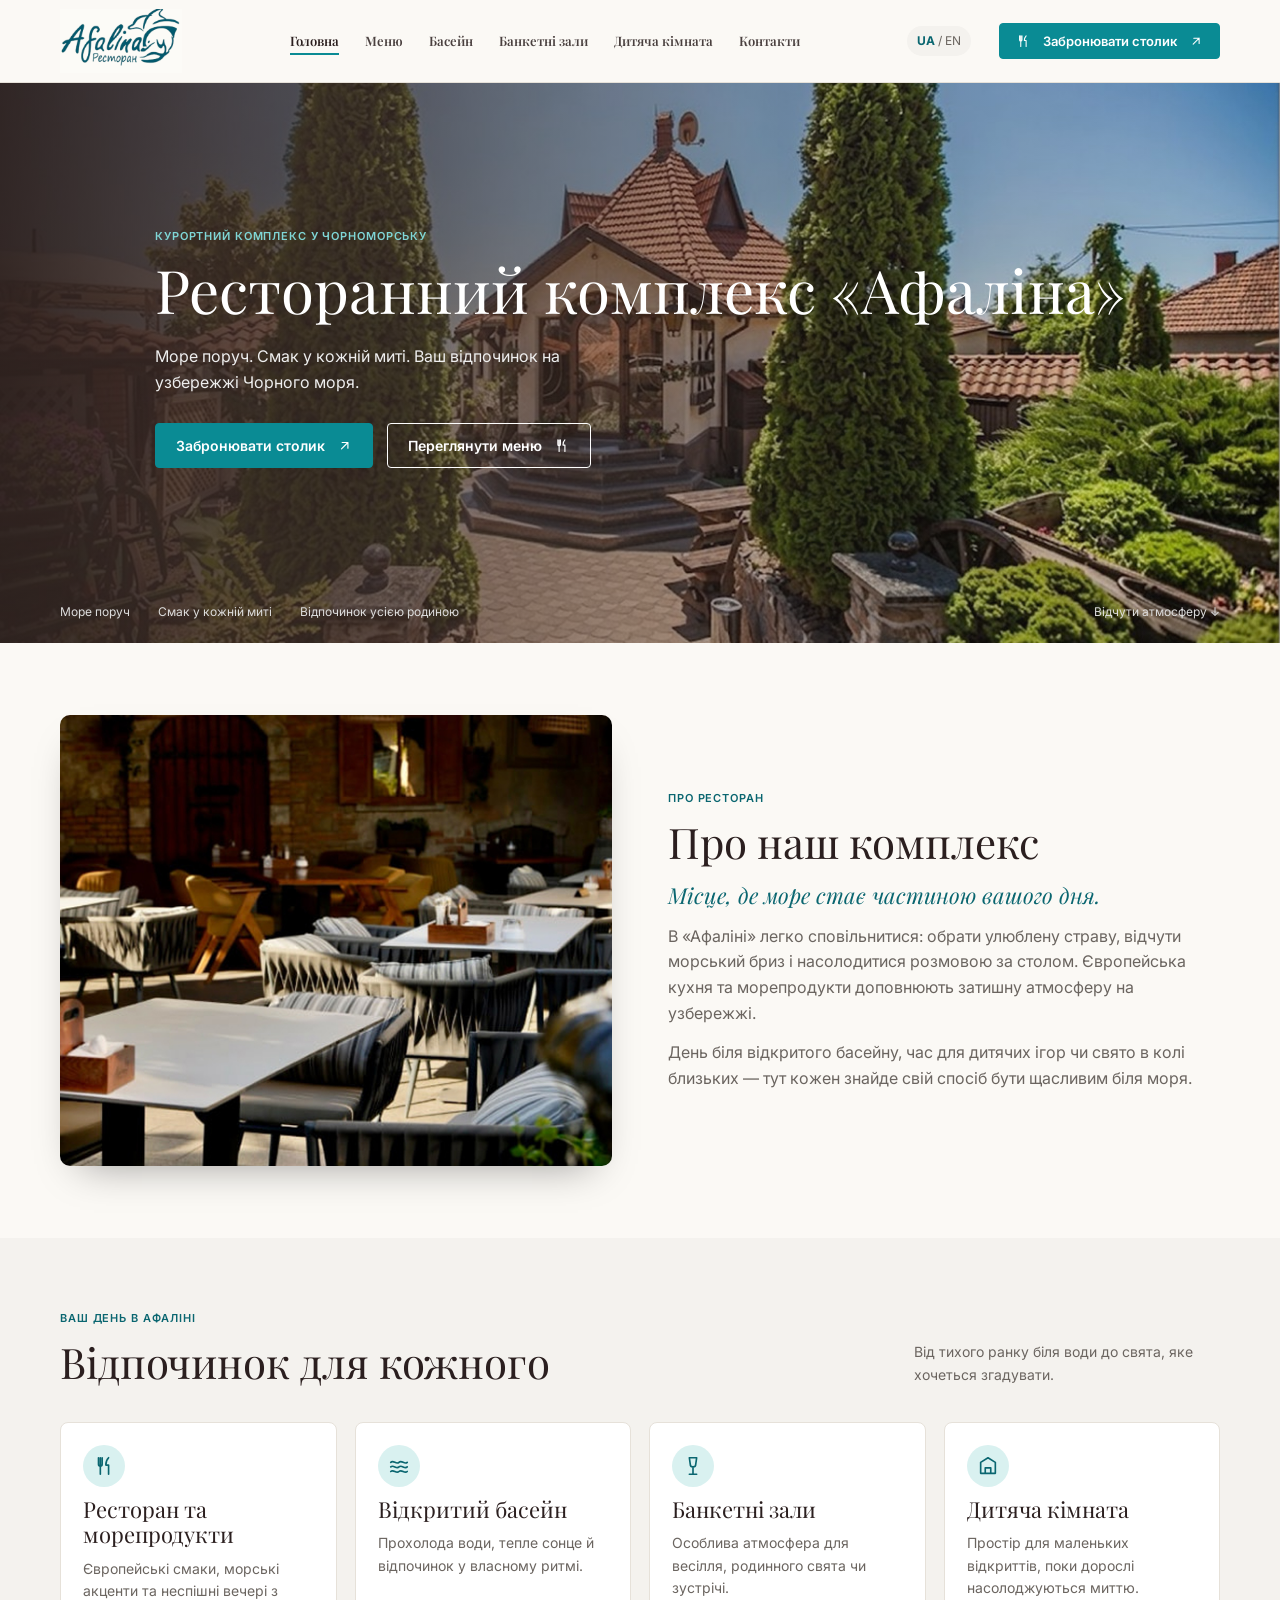
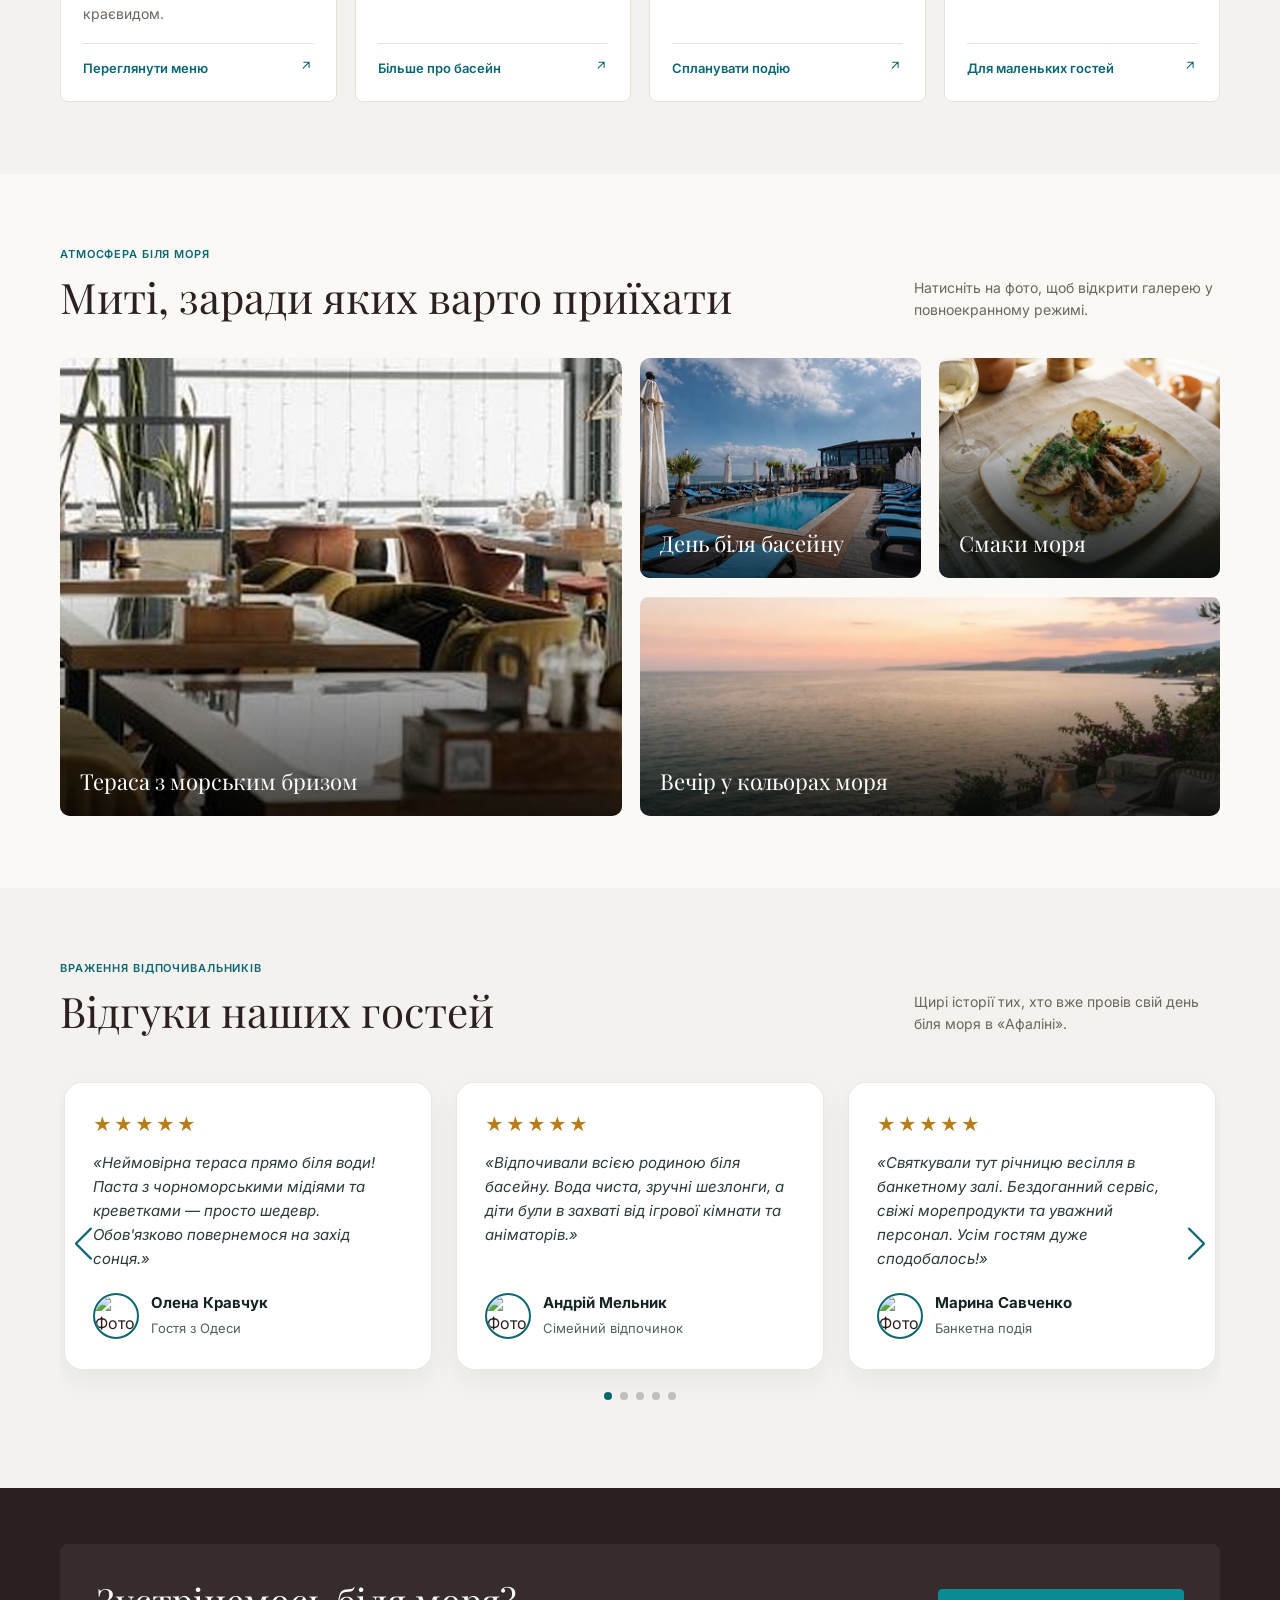
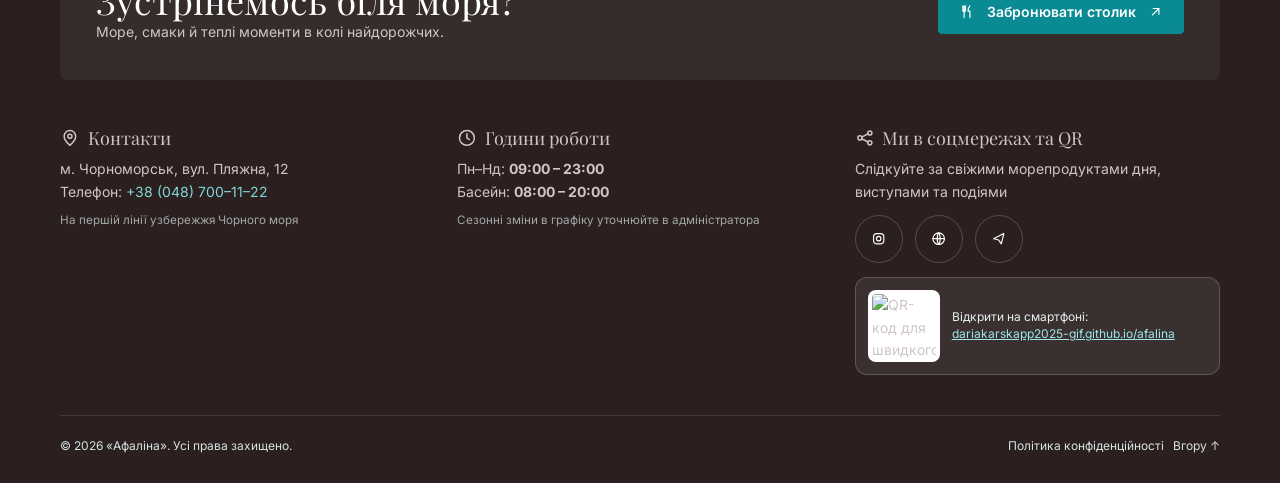
==== commit 9f775615: "build: Lighthouse optimization and CI/CD workflow" ====
--- a/index.html
+++ b/index.html
@@ -3,15 +3,32 @@
 <head>
   <meta charset="utf-8">
   <meta name="viewport" content="width=device-width,initial-scale=1">
-  <title>Ресторанний комплекс — Афаліна</title>
+  <title>Ресторанний комплекс «Афаліна» — відпочинок біля моря у Чорноморську</title>
+  <meta name="description" content="Ресторанний комплекс «Афаліна» на першій лінії моря у Чорноморську: свіжі морепродукти, панорамна тераса, відкритий басейн, банкетні зали та дитяча кімната. Онлайн-бронювання столиків.">
+  <meta name="theme-color" content="#144e52">
+  <link rel="canonical" href="https://dariakarskapp2025-gif.github.io/afalina/index.html">
+
+  <!-- Open Graph для соцмереж та месенджерів -->
+  <meta property="og:type" content="website">
+  <meta property="og:title" content="Ресторанний комплекс «Афаліна» — Чорноморськ">
+  <meta property="og:description" content="Море поруч. Смак у кожній миті. Панорамна тераса, морепродукти, басейн та онлайн-бронювання столиків.">
+  <meta property="og:url" content="https://dariakarskapp2025-gif.github.io/afalina/index.html">
+
+  <!-- Вбудований SVG Favicon (усуває помилку 404 favicon.ico в Console) -->
+  <link rel="icon" type="image/svg+xml" href="data:image/svg+xml,%3Csvg xmlns='http://www.w3.org/2000/svg' viewBox='0 0 64 64'%3E%3Crect width='64' height='64' rx='16' fill='%23144e52'/%3E%3Ctext x='50%25' y='54%25' dominant-baseline='middle' text-anchor='middle' fill='%23ffffff' font-family='Georgia,serif' font-size='34' font-weight='bold'%3E%D0%90%3C/text%3E%3C/svg%3E">
+
   <link rel="preconnect" href="https://fonts.googleapis.com">
+  <link rel="preconnect" href="https://fonts.gstatic.com" crossorigin>
+  <link rel="preconnect" href="https://cdn.jsdelivr.net" crossorigin>
   <link rel="stylesheet" href="https://fonts.googleapis.com/css2?family=Inter:wght@400;500;600;700&family=Noto+Serif:wght@400;600;700&family=Playfair+Display:wght@400;500&display=swap">
+
   <!-- CDN стилі Swiper.js v11 та Fancybox v5 -->
-  <link rel="stylesheet" href="https://cdn.jsdelivr.net/npm/swiper@11/swiper-bundle.min.css" />
-  <link rel="stylesheet" href="https://cdn.jsdelivr.net/npm/@fancyapps/ui@5.0/dist/fancybox/fancybox.css" />
+  <link rel="stylesheet" href="https://cdn.jsdelivr.net/npm/swiper@11/swiper-bundle.min.css">
+  <link rel="stylesheet" href="https://cdn.jsdelivr.net/npm/@fancyapps/ui@5.0/dist/fancybox/fancybox.css">
   <link rel="stylesheet" href="styles.css">
+
   <style>
-    /* Акуратна стилізація секції відгуків Swiper під дизайн «Афаліни» */
+    /* Секція відгуків Swiper під дизайн «Афаліни» */
     .reviews-swiper { padding: 10px 4px 46px; }
     .review-card {
       background: #fff;
@@ -22,27 +39,87 @@
       flex-direction: column;
       justify-content: space-between;
       box-shadow: 0 10px 28px rgba(16, 42, 44, 0.06);
-      border: 1px solid rgba(20, 78, 82, 0.1);
-    }
-    .review-stars { color: #d49b35; font-size: 18px; letter-spacing: 2px; margin-bottom: 12px; }
-    .review-text { font-size: 15px; line-height: 1.6; color: #364748; font-style: italic; margin-bottom: 20px; }
+      border: 1px solid rgba(20, 78, 82, 0.12);
+    }
+    .review-stars { color: #b67d18; font-size: 18px; letter-spacing: 2px; margin-bottom: 12px; }
+    .review-text { font-size: 15px; line-height: 1.6; color: #2b3a3b; font-style: italic; margin-bottom: 20px; }
     .review-author { display: flex; align-items: center; gap: 12px; }
     .review-author img { width: 46px; height: 46px; border-radius: 50%; object-fit: cover; border: 2px solid var(--teal-d, #144e52); }
-    .review-author strong { display: block; font-size: 15px; color: #1b2a2b; }
-    .review-author span { font-size: 13px; color: #6c7d7e; }
+    .review-author strong { display: block; font-size: 15px; color: #162324; }
+    .review-author span { font-size: 13px; color: #4f6061; }
     .reviews-swiper .swiper-button-next,
     .reviews-swiper .swiper-button-prev { color: var(--teal-d, #144e52); transform: scale(0.75); }
     .reviews-swiper .swiper-pagination-bullet-active { background: var(--teal-d, #144e52); }
     .gal .tile { cursor: zoom-in; }
+
+    /* Accessibility & Touch Targets (ЛР №12: мінімум 48x48px та контраст WCAG AA) */
+    .burger {
+      min-width: 48px;
+      min-height: 48px;
+    }
+    .ft .soc {
+      display: flex;
+      gap: 12px;
+      margin-top: 12px;
+    }
+    .ft .soc a {
+      min-width: 48px;
+      min-height: 48px;
+      display: inline-flex;
+      align-items: center;
+      justify-content: center;
+    }
+    .ft small,
+    .ft .fb span,
+    .ft .fb a {
+      color: #d7e4e4 !important;
+    }
+    .ft h3 {
+      font-family: var(--serif, Georgia, serif);
+      font-size: 18px;
+      margin: 0 0 10px;
+      display: flex;
+      align-items: center;
+      gap: 8px;
+    }
+
+    /* Блок мобільного QR-доступу у футері (ЛР №12) */
+    .qr-release-box {
+      margin-top: 14px;
+      padding: 12px;
+      background: rgba(255, 255, 255, 0.08);
+      border: 1px solid rgba(255, 255, 255, 0.18);
+      border-radius: 12px;
+      display: flex;
+      align-items: center;
+      gap: 12px;
+    }
+    .qr-release-box img {
+      background: #fff;
+      padding: 4px;
+      border-radius: 8px;
+      flex-shrink: 0;
+    }
+    .qr-release-box p {
+      margin: 0;
+      font-size: 12px;
+      line-height: 1.4;
+      color: #e6f0f0;
+    }
+    .qr-release-box a {
+      color: #9be8e8;
+      text-decoration: underline;
+      word-break: break-all;
+    }
   </style>
 </head>
 <body class="home">
   <header class="hd">
     <div class="wrap">
       <a class="logo" href="index.html">
-        <img src="img/logo.png" alt="Афаліна — ресторан">
+        <img src="img/logo.png" alt="Афаліна — ресторан" width="140" height="44">
       </a>
-      <nav class="nav" id="nav">
+      <nav class="nav" id="nav" aria-label="Головна навігація">
         <a href="index.html" class="on">Головна</a>
         <a href="menu.html">Меню</a>
         <a href="pool.html">Басейн</a>
@@ -50,7 +127,7 @@
         <a href="kids.html">Дитяча кімната</a>
         <a href="contacts.html">Контакти</a>
       </nav>
-      <span class="lang"><b>UA</b> / EN</span>
+      <span class="lang" aria-label="Мова інтерфейсу: Українська"><b>UA</b> / EN</span>
       <a class="btn" href="booking.html">
         <svg class="ic" viewBox="0 0 24 24" aria-hidden="true">
           <path d="M6 3v7a2 2 0 0 0 4 0V3M8 3v18M17 3c-2 2-3 5-3 8h3v10"/>
@@ -60,7 +137,7 @@
           <path d="M7 17 17 7M8 7h9v9"/>
         </svg>
       </a>
-      <button class="burger" aria-label="Меню" aria-expanded="false">☰</button>
+      <button class="burger" aria-label="Відкрити меню навігації" aria-expanded="false" aria-controls="nav">☰</button>
     </div>
   </header>
 
@@ -69,7 +146,6 @@
       <div class="wrap reveal-hero">
         <div class="eyebrow">Курортний комплекс у Чорноморську</div>
         <h1>Ресторанний комплекс «Афаліна»</h1>
-        <!-- Typed.js анімований підзаголовок -->
         <p><span id="typed-slogan">Море поруч. Смак у кожній миті. Ваш відпочинок на узбережжі Чорного моря.</span></p>
         <div class="acts">
           <a class="btn" href="booking.html">
@@ -99,7 +175,7 @@
     <section class="sec">
       <div class="wrap split">
         <div class="photo">
-          <img src="img/about.jpg" alt="Інтер’єр ресторану" loading="lazy">
+          <img src="img/about.jpg" alt="Інтер’єр ресторану Афаліна з видом на море" width="600" height="450" loading="lazy">
         </div>
         <div>
           <div class="eyebrow">Про ресторан</div>
@@ -185,7 +261,7 @@
       </div>
     </section>
 
-    <!-- ГАЛЕРЕЯ FANCYBOX v5 (об'єднана в єдиний альбом data-fancybox="afalina-gallery") -->
+    <!-- ГАЛЕРЕЯ FANCYBOX v5 -->
     <section class="sec">
       <div class="wrap">
         <div class="head">
@@ -197,26 +273,26 @@
         </div>
         <div class="grid gal">
           <a class="tile big" href="img/g-terrace.jpg" data-fancybox="afalina-gallery" data-caption="Тераса з морським бризом — панорамний вид на Чорне море">
-            <img src="img/g-terrace.jpg" alt="Тераса з морським бризом" loading="lazy">
+            <img src="img/g-terrace.jpg" alt="Тераса з морським бризом" width="600" height="450" loading="lazy">
             <span>Тераса з морським бризом</span>
           </a>
           <a class="tile" href="img/g-pool.jpg" data-fancybox="afalina-gallery" data-caption="День біля відкритого басейну з підігрівом">
-            <img src="img/g-pool.jpg" alt="День біля басейну" loading="lazy">
+            <img src="img/g-pool.jpg" alt="День біля басейну" width="400" height="300" loading="lazy">
             <span>День біля басейну</span>
           </a>
           <a class="tile" href="img/g-food.jpg" data-fancybox="afalina-gallery" data-caption="Свіжі чорноморські морепродукти та європейська кухня">
-            <img src="img/g-food.jpg" alt="Смаки моря" loading="lazy">
+            <img src="img/g-food.jpg" alt="Смаки моря" width="400" height="300" loading="lazy">
             <span>Смаки моря</span>
           </a>
           <a class="tile" style="grid-column:span 2" href="img/g-sunset.jpg" data-fancybox="afalina-gallery" data-caption="Вечірня атмосфера та захід сонця на узбережжі">
-            <img src="img/g-sunset.jpg" alt="Вечір у кольорах моря" loading="lazy">
+            <img src="img/g-sunset.jpg" alt="Вечір у кольорах моря" width="800" height="300" loading="lazy">
             <span>Вечір у кольорах моря</span>
           </a>
         </div>
       </div>
     </section>
 
-    <!-- СЕКЦІЯ ВІДГУКІВ SWIPER.JS v11 (5 слайдів, адаптивність, autoplay, пагінація та стрілки) -->
+    <!-- СЕКЦІЯ ВІДГУКІВ SWIPER.JS v11 -->
     <section class="sec alt">
       <div class="wrap">
         <div class="head">
@@ -231,63 +307,63 @@
           <div class="swiper-wrapper">
             <div class="swiper-slide review-card">
               <div>
-                <div class="review-stars">★★★★★</div>
+                <div class="review-stars" aria-label="Оцінка 5 з 5 зірок">★★★★★</div>
                 <p class="review-text">«Неймовірна тераса прямо біля води! Паста з чорноморськими мідіями та креветками — просто шедевр. Обов'язково повернемося на захід сонця.»</p>
               </div>
               <div class="review-author">
-                <img src="https://images.unsplash.com/photo-1534528741775-53994a69daeb?w=150" alt="Олена Кравчук" loading="lazy">
+                <img src="https://images.unsplash.com/photo-1534528741775-53994a69daeb?w=150" alt="Фото гості Олени Кравчук" width="46" height="46" loading="lazy">
                 <div><strong>Олена Кравчук</strong><span>Гостя з Одеси</span></div>
               </div>
             </div>
 
             <div class="swiper-slide review-card">
               <div>
-                <div class="review-stars">★★★★★</div>
+                <div class="review-stars" aria-label="Оцінка 5 з 5 зірок">★★★★★</div>
                 <p class="review-text">«Відпочивали всією родиною біля басейну. Вода чиста, зручні шезлонги, а діти були в захваті від ігрової кімнати та аніматорів.»</p>
               </div>
               <div class="review-author">
-                <img src="https://images.unsplash.com/photo-1507003211169-0a1dd7228f2d?w=150" alt="Андрій Мельник" loading="lazy">
+                <img src="https://images.unsplash.com/photo-1507003211169-0a1dd7228f2d?w=150" alt="Фото гостя Андрія Мельника" width="46" height="46" loading="lazy">
                 <div><strong>Андрій Мельник</strong><span>Сімейний відпочинок</span></div>
               </div>
             </div>
 
             <div class="swiper-slide review-card">
               <div>
-                <div class="review-stars">★★★★★</div>
+                <div class="review-stars" aria-label="Оцінка 5 з 5 зірок">★★★★★</div>
                 <p class="review-text">«Святкували тут річницю весілля в банкетному залі. Бездоганний сервіс, свіжі морепродукти та уважний персонал. Усім гостям дуже сподобалось!»</p>
               </div>
               <div class="review-author">
-                <img src="https://images.unsplash.com/photo-1494790108377-be9c29b29330?w=150" alt="Марина Савченко" loading="lazy">
+                <img src="https://images.unsplash.com/photo-1494790108377-be9c29b29330?w=150" alt="Фото гості Марини Савченко" width="46" height="46" loading="lazy">
                 <div><strong>Марина Савченко</strong><span>Банкетна подія</span></div>
               </div>
             </div>
 
             <div class="swiper-slide review-card">
               <div>
-                <div class="review-stars">★★★★★</div>
+                <div class="review-stars" aria-label="Оцінка 5 з 5 зірок">★★★★★</div>
                 <p class="review-text">«Найкраще місце у Чорноморську для спокійного сніданку з видом на море. Швидке бронювання через сайт і приємна музика ввечері.»</p>
               </div>
               <div class="review-author">
-                <img src="https://images.unsplash.com/photo-1500648767791-00dcc994a43e?w=150" alt="Дмитро Бондаренко" loading="lazy">
+                <img src="https://images.unsplash.com/photo-1500648767791-00dcc994a43e?w=150" alt="Фото гостя Дмитра Бондаренка" width="46" height="46" loading="lazy">
                 <div><strong>Дмитро Бондаренко</strong><span>Постійний гість</span></div>
               </div>
             </div>
 
             <div class="swiper-slide review-card">
               <div>
-                <div class="review-stars">★★★★★</div>
+                <div class="review-stars" aria-label="Оцінка 5 з 5 зірок">★★★★★</div>
                 <p class="review-text">«Дуже сподобалось бунгало біля басейну та авторські коктейлі з барної карти. Відчуття, ніби побувала на європейському курорті!»</p>
               </div>
               <div class="review-author">
-                <img src="https://images.unsplash.com/photo-1438761681033-6461ffad8d80?w=150" alt="Ірина Ткаченко" loading="lazy">
+                <img src="https://images.unsplash.com/photo-1438761681033-6461ffad8d80?w=150" alt="Фото гості Ірини Ткаченко" width="46" height="46" loading="lazy">
                 <div><strong>Ірина Ткаченко</strong><span>Вікенд біля басейну</span></div>
               </div>
             </div>
           </div>
 
           <div class="swiper-pagination"></div>
-          <div class="swiper-button-prev"></div>
-          <div class="swiper-button-next"></div>
+          <div class="swiper-button-prev" aria-label="Попередній відгук"></div>
+          <div class="swiper-button-next" aria-label="Наступний відгук"></div>
         </div>
       </div>
     </section>
@@ -312,58 +388,66 @@
       </div>
       <div class="fcols">
         <div>
-          <h4>
+          <h3>
             <svg class="ic" viewBox="0 0 24 24" aria-hidden="true">
               <path d="M12 21s7-6 7-11a7 7 0 0 0-14 0c0 5 7 11 7 11z"/>
               <circle cx="12" cy="10" r="2.5"/>
             </svg> 
             Контакти
-          </h4>
+          </h3>
           м. Чорноморськ, вул. Пляжна, 12<br>
           Телефон: <a href="tel:+380487001122">+38 (048) 700–11–22</a>
           <small>На першій лінії узбережжя Чорного моря</small>
         </div>
         <div>
-          <h4>
+          <h3>
             <svg class="ic" viewBox="0 0 24 24" aria-hidden="true">
               <circle cx="12" cy="12" r="9"/>
               <path d="M12 7v5l3 2"/>
             </svg> 
             Години роботи
-          </h4>
+          </h3>
           Пн–Нд: <b>09:00 – 23:00</b><br>
           Басейн: <b>08:00 – 20:00</b>
           <small>Сезонні зміни в графіку уточнюйте в адміністратора</small>
         </div>
         <div>
-          <h4>
+          <h3>
             <svg class="ic" viewBox="0 0 24 24" aria-hidden="true">
               <circle cx="6" cy="12" r="2.5"/>
               <circle cx="18" cy="6" r="2.5"/>
               <circle cx="18" cy="18" r="2.5"/>
               <path d="m8 11 8-4M8 13l8 4"/>
             </svg> 
-            Ми в соцмережах
-          </h4>
+            Ми в соцмережах та QR
+          </h3>
           Слідкуйте за свіжими морепродуктами дня, виступами та подіями
           <div class="soc">
-            <a href="#" aria-label="Instagram">
+            <a href="https://instagram.com" target="_blank" rel="noopener noreferrer" aria-label="Instagram ресторану Афаліна">
               <svg class="ic" viewBox="0 0 24 24" aria-hidden="true">
                 <rect x="4" y="4" width="16" height="16" rx="5"/>
                 <circle cx="12" cy="12" r="3.5"/>
               </svg>
             </a>
-            <a href="#" aria-label="Сайт">
+            <a href="https://dariakarskapp2025-gif.github.io/afalina/" aria-label="Офіційний сайт Афаліна">
               <svg class="ic" viewBox="0 0 24 24" aria-hidden="true">
                 <circle cx="12" cy="12" r="9"/>
                 <path d="M3 12h18M12 3c3 3 3 15 0 18M12 3c-3 3-3 15 0 18"/>
               </svg>
             </a>
-            <a href="#" aria-label="Telegram">
+            <a href="https://t.me" target="_blank" rel="noopener noreferrer" aria-label="Telegram канал Афаліна">
               <svg class="ic" viewBox="0 0 24 24" aria-hidden="true">
                 <path d="M4 12 20 4l-4 16-4-6z"/>
               </svg>
             </a>
+          </div>
+          <!-- Доступний QR-код з дублюванням посилання текстом (ЛР №12) -->
+          <div class="qr-release-box">
+            <img src="https://api.qrserver.com/v1/create-qr-code/?size=72x72&ecc=H&color=144e52&bgcolor=ffffff&data=https://dariakarskapp2025-gif.github.io/afalina/" alt="QR-код для швидкого відкриття мобільної версії сайту Афаліна" width="72" height="72" loading="lazy">
+            <p>
+              Відкрити на смартфоні:<br>
+              <a href="https://dariakarskapp2025-gif.github.io/afalina/">dariakarskapp2025-gif.github.io/afalina</a>
+            </p>
           </div>
         </div>
       </div>
@@ -374,10 +458,10 @@
     </div>
   </footer>
 
-  <!-- Підключення Vanilla JS бібліотек через CDN -->
-  <script src="https://cdn.jsdelivr.net/npm/swiper@11/swiper-bundle.min.js"></script>
-  <script src="https://cdn.jsdelivr.net/npm/@fancyapps/ui@5.0/dist/fancybox/fancybox.umd.js"></script>
-  <script src="https://cdn.jsdelivr.net/npm/typed.js@2.0.12"></script>
-  <script src="main.js"></script>
+  <!-- Підключення Vanilla JS бібліотек через CDN з атрибутом defer (не блокують рендер) -->
+  <script src="https://cdn.jsdelivr.net/npm/swiper@11/swiper-bundle.min.js" defer></script>
+  <script src="https://cdn.jsdelivr.net/npm/@fancyapps/ui@5.0/dist/fancybox/fancybox.umd.js" defer></script>
+  <script src="https://cdn.jsdelivr.net/npm/typed.js@2.0.12" defer></script>
+  <script src="main.js?v=5" defer></script>
 </body>
 </html>
